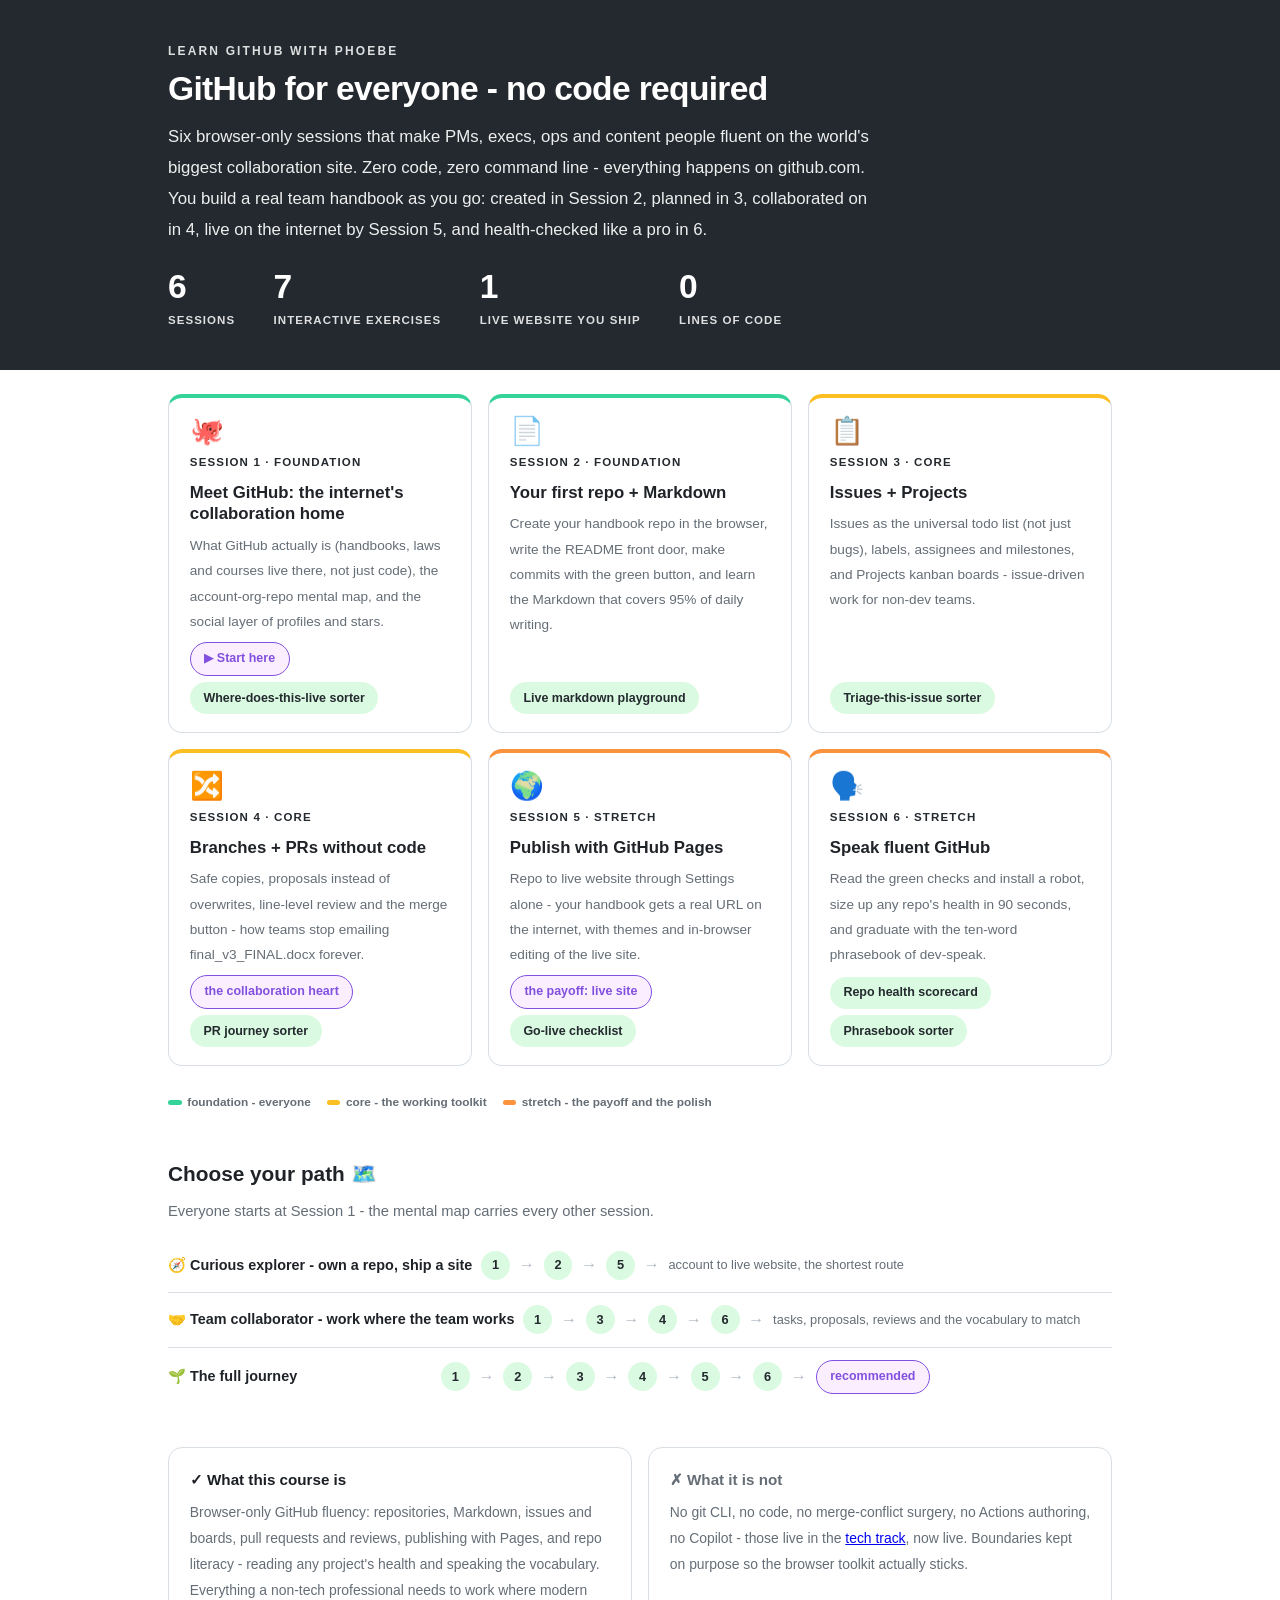
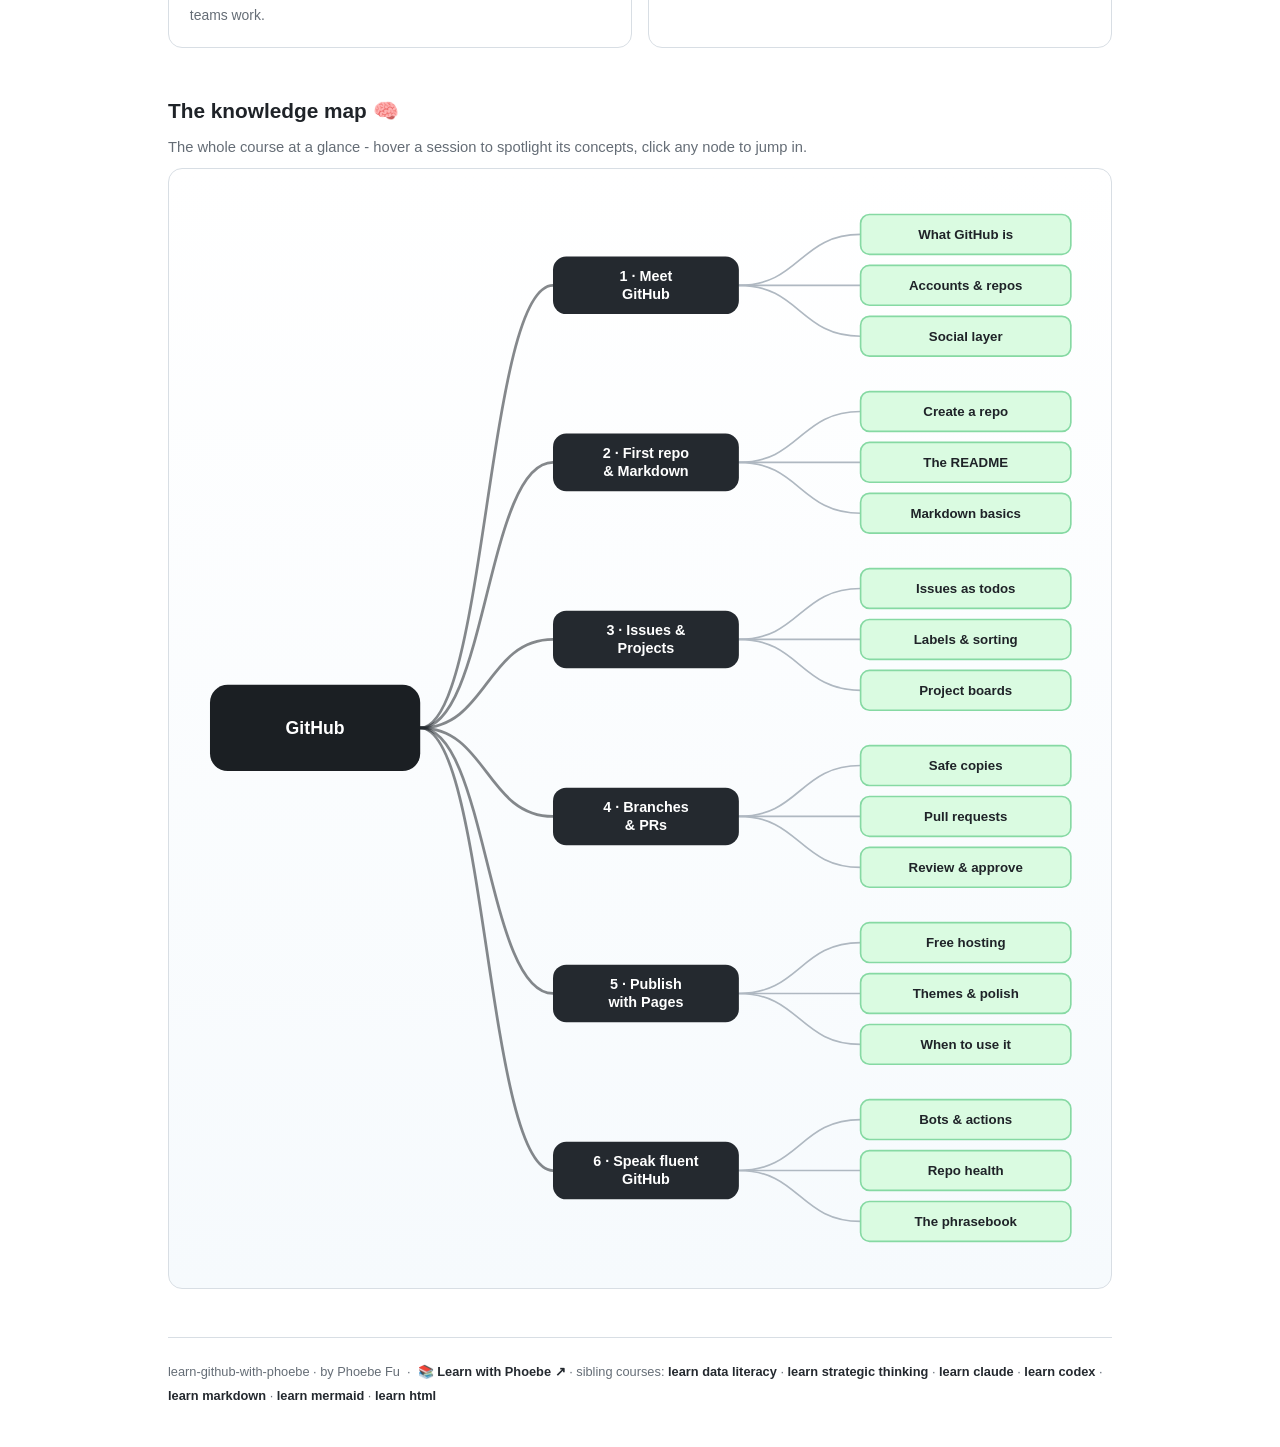
==== index.html @ 0bb0de5f "Fix diagram clipping and make every page readable on a narrow screen Diagrams: measured geometry def" ====
<!DOCTYPE html>
<html lang="en">
<head>
<meta charset="UTF-8">
<meta name="viewport" content="width=device-width, initial-scale=1.0">
<title>learn github with phoebe - GitHub for everyone, no code required</title>
<link rel="stylesheet" href="assets/style.css?v=16">
<style>
  .stats-row { display: flex; gap: 2.4rem; margin-top: 1.5rem; flex-wrap: wrap; }
  .stat b { display: block; font-size: 2.1rem; font-weight: 800; line-height: 1.05; font-variant-numeric: tabular-nums; }
  .stat span { font-size: .72rem; opacity: .85; text-transform: uppercase; letter-spacing: .09em; font-weight: 600; }

  .course-grid { display: grid; grid-template-columns: repeat(auto-fit, minmax(17rem, 1fr)); gap: 1rem; margin-top: 1.5rem; }
  .course-card {
    border: 1px solid var(--hairline);
    border-top: 4px solid var(--diff, var(--indigo));
    border-radius: var(--radius);
    padding: 1.2rem 1.3rem 1.1rem;
    display: flex;
    flex-direction: column;
    gap: .5rem;
    text-decoration: none;
    color: var(--ink);
    background: #fff;
    transition: box-shadow .15s ease, border-color .15s ease, transform .15s ease;
    position: relative;
  }
  .course-card:hover { border-color: var(--indigo-soft); border-top-color: var(--diff, var(--indigo)); box-shadow: 0 8px 28px rgba(27,31,35,.13); transform: translateY(-3px); }
  .course-card .cicon { font-size: 1.7rem; line-height: 1; }
  .course-card .cnum { font-size: .72rem; font-weight: 700; color: var(--indigo); text-transform: uppercase; letter-spacing: .1em; }
  .course-card h3 { font-size: 1.05rem; font-weight: 800; line-height: 1.3; }
  .course-card p { font-size: .85rem; color: var(--muted); flex: 1; }
  .course-card .meta { display: flex; gap: .4rem; flex-wrap: wrap; }

  .diff-legend { display: flex; gap: 1rem; margin-top: 1.6rem; font-size: .74rem; color: var(--muted); font-weight: 600; flex-wrap: wrap; }
  .diff-legend i { display: inline-block; width: .85rem; height: .35rem; border-radius: 999px; margin-right: .35rem; vertical-align: middle; }

  .paths { margin-top: 2.6rem; }
  .paths h2 { font-size: 1.3rem; font-weight: 800; margin-bottom: .3rem; }
  .paths .plede { color: var(--muted); font-size: .92rem; margin-bottom: .8rem; }
  .path { display: flex; gap: .55rem; align-items: center; padding: .75rem 0; border-bottom: .5px solid var(--hairline); flex-wrap: wrap; }
  .path:last-child { border-bottom: none; }
  .path b { min-width: 16.5rem; font-size: .9rem; }
  .path .pstep { background: var(--indigo-50); color: var(--indigo); border-radius: 999px; padding: .16rem .68rem; font-weight: 700; font-size: .8rem; text-decoration: none; transition: all .12s ease; }
  .path .pstep:hover { background: var(--indigo); color: #fff; }
  .path .parr { color: var(--faint); font-weight: 700; }

  .isnot { display: grid; grid-template-columns: repeat(auto-fit, minmax(17rem, 1fr)); gap: 1rem; margin-top: 2.6rem; }
  .isnot .half { border: 1px solid var(--hairline); border-radius: var(--radius); padding: 1.1rem 1.3rem; background: #fff; }
  .isnot .half h3 { font-size: .95rem; font-weight: 800; margin-bottom: .4rem; }
  .isnot .half p { font-size: .87rem; color: var(--muted); }
  .isnot .is h3 { color: var(--indigo-deep); }
  .isnot .not h3 { color: var(--muted); }

  .mm-section { margin-top: 1.6rem; }
  .mm-section h2 { font-size: 1.3rem; font-weight: 800; margin-bottom: .2rem; }
  .mm-section .mm-lede { color: var(--muted); font-size: .92rem; margin-bottom: .4rem; }
  .mm-wrap { border: 1px solid var(--hairline); border-radius: var(--radius); background: linear-gradient(180deg,#fff, #F6FAFD); padding: .6rem; overflow-x: auto; }
  .mm-svg { width: 100%; height: auto; display: block; max-width: 60rem; margin: 0 auto; min-width: 34rem; }
  .mm-link { cursor: pointer; text-decoration: none; }
  .mm-node rect { transition: opacity .15s ease, filter .15s ease; }
  .mm-node text { pointer-events: none; }
  .mm-link:hover .mm-node rect { filter: brightness(1.06); }
  .mm-edge { transition: opacity .15s ease; }
</style>
</head>
<body>

<header class="masthead">
  <div class="wrap">
    <div class="eyebrow">Learn GitHub with Phoebe</div>
    <h1>GitHub for everyone - <span class="accent">no code required</span></h1>
    <p class="sub">Six browser-only sessions that make PMs, execs, ops and content people fluent on the world's biggest collaboration site. Zero code, zero command line - everything happens on github.com. You build a real team handbook as you go: created in Session 2, planned in 3, collaborated on in 4, live on the internet by Session 5, and health-checked like a pro in 6.</p>
    <div class="stats-row">
      <div class="stat"><b data-count="6">6</b><span>sessions</span></div>
      <div class="stat"><b data-count="7">7</b><span>interactive exercises</span></div>
      <div class="stat"><b data-count="1">1</b><span>live website you ship</span></div>
      <div class="stat"><b data-count="0">0</b><span>lines of code</span></div>
    </div>
  </div>
</header>

<main class="wrap">
  

  <section class="section">
    <div class="course-grid">
      <a class="course-card" href="courses/01-meet-github.html" style="--diff:#34D399">
        <span class="cicon">🐙</span>
        <span class="cnum">Session 1 · foundation</span>
        <h3>Meet GitHub: the internet's collaboration home</h3>
        <p>What GitHub actually is (handbooks, laws and courses live there, not just code), the account-org-repo mental map, and the social layer of profiles and stars.</p>
        <span class="meta"><span class="pill amber">▶ Start here</span><span class="pill light">Where-does-this-live sorter</span></span>
      </a>
      <a class="course-card" href="courses/02-first-repo-markdown.html" style="--diff:#34D399">
        <span class="cicon">📄</span>
        <span class="cnum">Session 2 · foundation</span>
        <h3>Your first repo + Markdown</h3>
        <p>Create your handbook repo in the browser, write the README front door, make commits with the green button, and learn the Markdown that covers 95% of daily writing.</p>
        <span class="meta"><span class="pill light">Live markdown playground</span></span>
      </a>
      <a class="course-card" href="courses/03-issues-and-projects.html" style="--diff:#FBBF24">
        <span class="cicon">📋</span>
        <span class="cnum">Session 3 · core</span>
        <h3>Issues + Projects</h3>
        <p>Issues as the universal todo list (not just bugs), labels, assignees and milestones, and Projects kanban boards - issue-driven work for non-dev teams.</p>
        <span class="meta"><span class="pill light">Triage-this-issue sorter</span></span>
      </a>
      <a class="course-card" href="courses/04-branches-and-prs.html" style="--diff:#FBBF24">
        <span class="cicon">🔀</span>
        <span class="cnum">Session 4 · core</span>
        <h3>Branches + PRs without code</h3>
        <p>Safe copies, proposals instead of overwrites, line-level review and the merge button - how teams stop emailing final_v3_FINAL.docx forever.</p>
        <span class="meta"><span class="pill amber">the collaboration heart</span><span class="pill light">PR journey sorter</span></span>
      </a>
      <a class="course-card" href="courses/05-publish-with-pages.html" style="--diff:#FB923C">
        <span class="cicon">🌍</span>
        <span class="cnum">Session 5 · stretch</span>
        <h3>Publish with GitHub Pages</h3>
        <p>Repo to live website through Settings alone - your handbook gets a real URL on the internet, with themes and in-browser editing of the live site.</p>
        <span class="meta"><span class="pill amber">the payoff: live site</span><span class="pill light">Go-live checklist</span></span>
      </a>
      <a class="course-card" href="courses/06-speak-fluent-github.html" style="--diff:#FB923C">
        <span class="cicon">🗣️</span>
        <span class="cnum">Session 6 · stretch</span>
        <h3>Speak fluent GitHub</h3>
        <p>Read the green checks and install a robot, size up any repo's health in 90 seconds, and graduate with the ten-word phrasebook of dev-speak.</p>
        <span class="meta"><span class="pill light">Repo health scorecard</span><span class="pill light">Phrasebook sorter</span></span>
      </a>
    </div>
    <div class="diff-legend">
      <span><i style="background:#34D399"></i>foundation - everyone</span>
      <span><i style="background:#FBBF24"></i>core - the working toolkit</span>
      <span><i style="background:#FB923C"></i>stretch - the payoff and the polish</span>
    </div>

    <div class="paths">
      <h2>Choose your path 🗺️</h2>
      <p class="plede">Everyone starts at Session 1 - the mental map carries every other session.</p>
      <div class="path"><b>🧭 Curious explorer - own a repo, ship a site</b>
        <a class="pstep" href="courses/01-meet-github.html">1</a><span class="parr">→</span>
        <a class="pstep" href="courses/02-first-repo-markdown.html">2</a><span class="parr">→</span>
        <a class="pstep" href="courses/05-publish-with-pages.html">5</a><span class="parr">→</span>
        <span style="font-size:.8rem;color:var(--muted)">account to live website, the shortest route</span>
      </div>
      <div class="path"><b>🤝 Team collaborator - work where the team works</b>
        <a class="pstep" href="courses/01-meet-github.html">1</a><span class="parr">→</span>
        <a class="pstep" href="courses/03-issues-and-projects.html">3</a><span class="parr">→</span>
        <a class="pstep" href="courses/04-branches-and-prs.html">4</a><span class="parr">→</span>
        <a class="pstep" href="courses/06-speak-fluent-github.html">6</a><span class="parr">→</span>
        <span style="font-size:.8rem;color:var(--muted)">tasks, proposals, reviews and the vocabulary to match</span>
      </div>
      <div class="path"><b>🌱 The full journey</b>
        <a class="pstep" href="courses/01-meet-github.html">1</a><span class="parr">→</span>
        <a class="pstep" href="courses/02-first-repo-markdown.html">2</a><span class="parr">→</span>
        <a class="pstep" href="courses/03-issues-and-projects.html">3</a><span class="parr">→</span>
        <a class="pstep" href="courses/04-branches-and-prs.html">4</a><span class="parr">→</span>
        <a class="pstep" href="courses/05-publish-with-pages.html">5</a><span class="parr">→</span>
        <a class="pstep" href="courses/06-speak-fluent-github.html">6</a><span class="parr">→</span>
        <span class="pill amber">recommended</span>
      </div>
    </div>

    <div class="isnot">
      <div class="half is">
        <h3>✓ What this course is</h3>
        <p>Browser-only GitHub fluency: repositories, Markdown, issues and boards, pull requests and reviews, publishing with Pages, and repo literacy - reading any project's health and speaking the vocabulary. Everything a non-tech professional needs to work where modern teams work.</p>
      </div>
      <div class="half not">
        <h3>✗ What it is not</h3>
        <p>No git CLI, no code, no merge-conflict surgery, no Actions authoring, no Copilot - those live in the <a href="https://phoebefu6.github.io/learn-github-for-builders-with-phoebe/">tech track</a>, now live. Boundaries kept on purpose so the browser toolkit actually sticks.</p>
      </div>
    </div>
  </section>

  <section class="section mm-section">
    <h2>The knowledge map 🧠</h2>
    <p class="mm-lede">The whole course at a glance - hover a session to spotlight its concepts, click any node to jump in.</p>
    <div class="mm-wrap"><div id="mindmap"></div></div>
  </section>

  <footer class="pagefoot">
    <span>learn-github-with-phoebe · by Phoebe Fu &nbsp;·&nbsp; 📚 <a href="https://phoebefu6.github.io/learn-with-phoebe/">Learn with Phoebe ↗</a> · sibling courses: <a href="https://phoebefu6.github.io/learn-data-literacy-with-phoebe/">learn data literacy</a> · <a href="https://phoebefu6.github.io/learn-strategic-thinking-with-phoebe/">learn strategic thinking</a> · <a href="https://phoebefu6.github.io/learn-claude-with-phoebe/">learn claude</a> · <a href="https://phoebefu6.github.io/learn-codex-with-phoebe/">learn codex</a> · <a href="https://phoebefu6.github.io/learn-markdown-with-phoebe/">learn markdown</a> · <a href="https://phoebefu6.github.io/learn-mermaid-with-phoebe/">learn mermaid</a> · <a href="https://phoebefu6.github.io/learn-html-with-phoebe/">learn html</a></span>
  </footer>
</main>

<script>
window.MINDMAP_DATA = {
  title: "GitHub",
  centerColor: "#1B1F23",
  sessions: [
    { label: "Meet\nGitHub", href: "courses/01-meet-github.html", color: "#34D399",
      concepts: [
        { label: "What GitHub is", href: "courses/01-meet-github.html" },
        { label: "Accounts & repos", href: "courses/01-meet-github.html" },
        { label: "Social layer", href: "courses/01-meet-github.html" } ] },
    { label: "First repo\n& Markdown", href: "courses/02-first-repo-markdown.html", color: "#34D399",
      concepts: [
        { label: "Create a repo", href: "courses/02-first-repo-markdown.html" },
        { label: "The README", href: "courses/02-first-repo-markdown.html" },
        { label: "Markdown basics", href: "courses/02-first-repo-markdown.html" } ] },
    { label: "Issues &\nProjects", href: "courses/03-issues-and-projects.html", color: "#FBBF24",
      concepts: [
        { label: "Issues as todos", href: "courses/03-issues-and-projects.html" },
        { label: "Labels & sorting", href: "courses/03-issues-and-projects.html" },
        { label: "Project boards", href: "courses/03-issues-and-projects.html" } ] },
    { label: "Branches\n& PRs", href: "courses/04-branches-and-prs.html", color: "#FBBF24",
      concepts: [
        { label: "Safe copies", href: "courses/04-branches-and-prs.html" },
        { label: "Pull requests", href: "courses/04-branches-and-prs.html" },
        { label: "Review & approve", href: "courses/04-branches-and-prs.html" } ] },
    { label: "Publish\nwith Pages", href: "courses/05-publish-with-pages.html", color: "#FB923C",
      concepts: [
        { label: "Free hosting", href: "courses/05-publish-with-pages.html" },
        { label: "Themes & polish", href: "courses/05-publish-with-pages.html" },
        { label: "When to use it", href: "courses/05-publish-with-pages.html" } ] },
    { label: "Speak fluent\nGitHub", href: "courses/06-speak-fluent-github.html", color: "#FB923C",
      concepts: [
        { label: "Bots & actions", href: "courses/06-speak-fluent-github.html" },
        { label: "Repo health", href: "courses/06-speak-fluent-github.html" },
        { label: "The phrasebook", href: "courses/06-speak-fluent-github.html" } ] }
  ]
};
</script>
<script src="assets/mindmap.js?v=16"></script>
<script src="assets/app.js?v=16"></script>
</body>
</html>
---- assets/style.css ----
/* learn-github-with-phoebe - editorial bold design system
   Accent: github ink #24292F + green #2DA44E · Flagship: PR purple #8250DF */

:root {
  --indigo: #24292F;
  --indigo-deep: #1B1F23;
  --indigo-mid: #2DA44E;
  --indigo-soft: #86D9A3;
  --indigo-50: #DAFBE1;
  --ink: #1F2328;
  --muted: #656D76;
  --faint: #AFB8C1;
  --hairline: #D8DEE4;
  --amber: #8250DF;
  --amber-ink: #3E1F79;
  --amber-50: #FBEFFF;
  --paper: #FFFFFF;
  --code-bg: #0D1117;
  --code-ink: #E6EDF3;
  --radius: 14px;
}

* { margin: 0; padding: 0; box-sizing: border-box; }

html { font-size: 16px; scroll-behavior: smooth; }
html.zoom-125 { font-size: 20px; }
html.zoom-150 { font-size: 24px; }

body {
  font-family: "Inter", -apple-system, BlinkMacSystemFont, "Segoe UI", Roboto, sans-serif;
  background: var(--paper);
  color: var(--ink);
  line-height: 1.85;
  font-feature-settings: "tnum";
}

.wrap { max-width: 62rem; margin: 0 auto; padding: 0 1.5rem; }

/* ---------- header band ---------- */
.masthead {
  background: var(--indigo);
  color: #fff;
  padding: 2.5rem 0 2.25rem;
}
.masthead .eyebrow {
  font-size: .75rem;
  letter-spacing: .18em;
  text-transform: uppercase;
  opacity: .85;
  font-weight: 600;
}
.masthead h1 {
  font-size: 2.1rem;
  line-height: 1.15;
  font-weight: 800;
  margin: .5rem 0 .75rem;
  letter-spacing: -.02em;
}
.masthead h1 .accent { color: inherit; }
.masthead .sub { font-size: 1.05rem; opacity: .92; max-width: 44rem; }

.chip-row { display: flex; flex-wrap: wrap; gap: .5rem; margin-top: 1.1rem; }
.chip {
  display: inline-flex;
  align-items: center;
  gap: .35rem;
  border-radius: 999px;
  padding: .25rem .8rem;
  font-size: .78rem;
  font-weight: 600;
  white-space: nowrap;
}
.chip.level { background: #fff; color: var(--indigo); }
.chip.audience { background: rgba(255,255,255,.16); color: #fff; border: 1px solid rgba(255,255,255,.35); }
.chip.time { background: var(--ink); color: #fff; font-variant-numeric: tabular-nums; }

/* ---------- agenda bar ---------- */
.agenda {
  display: flex;
  border-radius: 999px;
  overflow: hidden;
  margin: 1.4rem 0 0;
  font-size: .72rem;
  font-weight: 600;
  text-align: center;
  color: #fff;
}
.agenda span { padding: .45rem .3rem; white-space: nowrap; overflow: hidden; text-overflow: ellipsis; }
.agenda .a1 { background: var(--indigo-deep); }
.agenda .a2 { background: var(--indigo-mid); }
.agenda .a3 { background: var(--amber); color: var(--amber-ink); }
.agenda .a4 { background: var(--indigo-soft); }

/* ---------- toolbar ---------- */
.toolbar {
  position: sticky;
  top: 0;
  z-index: 40;
  background: rgba(255,255,255,.94);
  backdrop-filter: blur(6px);
  border-bottom: 1px solid var(--hairline);
  padding: .55rem 0;
}
.toolbar .wrap { display: flex; align-items: center; gap: .6rem; }
.toolbar .crumb { font-size: .8rem; color: var(--muted); font-weight: 600; margin-right: auto; }
.toolbar .crumb a { color: var(--indigo); text-decoration: none; }
.btn {
  border: 1px solid var(--hairline);
  background: #fff;
  color: var(--ink);
  border-radius: 999px;
  padding: .35rem .9rem;
  font-size: .78rem;
  font-weight: 600;
  cursor: pointer;
  font-family: inherit;
  transition: all .15s ease;
}
.btn:hover { border-color: var(--indigo); color: var(--indigo); }
.btn.primary { background: var(--indigo); border-color: var(--indigo); color: #fff; }
.btn.primary:hover { background: var(--indigo-deep); }

/* ---------- sections ---------- */
main { padding: 2.5rem 0 4rem; }

.section { margin-bottom: 2.8rem; }
.section-kicker { margin-bottom: 1rem; }
.section-kicker .klabel {
  display: block;
  font-size: .72rem;
  text-transform: uppercase;
  letter-spacing: .1em;
  color: var(--indigo);
  font-weight: 700;
  margin-bottom: .35rem;
}
.section-kicker h2 {
  font-size: 1.45rem;
  font-weight: 800;
  letter-spacing: -.01em;
  display: flex;
  align-items: center;
  gap: .7rem;
  flex-wrap: wrap;
}
.section-kicker .tag {
  border-radius: 999px;
  padding: .18rem .7rem;
  font-size: .7rem;
  font-weight: 700;
  text-transform: uppercase;
  letter-spacing: .08em;
}
.tag.concept { background: var(--indigo-50); color: var(--indigo); }
.tag.demo { background: var(--amber-50); color: var(--amber-ink); }
.tag.exercise { background: var(--ink); color: #fff; }

.lede { color: var(--muted); max-width: 46rem; margin-bottom: 1.4rem; line-height: 1.8; }

/* live vs self-study markers on cards */
.mode {
  font-size: .64rem;
  font-weight: 700;
  text-transform: uppercase;
  letter-spacing: .07em;
  padding: .14rem .6rem;
  border-radius: 999px;
  flex: none;
}
.mode.live { background: var(--indigo); color: #fff; }
.mode.self { background: #fff; color: var(--muted); border: 1px solid var(--hairline); }

/* ---------- accordions ---------- */
details.card {
  border: 1px solid var(--hairline);
  border-radius: var(--radius);
  margin-bottom: .8rem;
  overflow: hidden;
  background: #fff;
}
details.card[open] { border-color: var(--indigo-soft); box-shadow: 0 8px 28px rgba(36,41,47,.08); }
details.card summary {
  list-style: none;
  cursor: pointer;
  padding: 1rem 1.25rem;
  display: flex;
  align-items: center;
  gap: .75rem;
  font-weight: 700;
  font-size: 1.02rem;
  user-select: none;
}
details.card summary::-webkit-details-marker { display: none; }
details.card summary .dot {
  width: .6rem; height: .6rem;
  border-radius: 999px;
  background: var(--indigo);
  flex: none;
}
details.card summary .mini { margin-left: auto; font-size: .72rem; color: var(--muted); font-weight: 600; white-space: nowrap; }
details.card summary .caret { transition: transform .2s ease; color: var(--indigo); font-size: .8rem; }
details.card[open] summary .caret { transform: rotate(90deg); }
details.card .body { padding: 0 1.25rem 1.4rem; border-top: 1px solid var(--hairline); padding-top: 1.15rem; }
details.card .body p { margin-bottom: 1.05rem; max-width: 48rem; }
details.card .body p:last-child { margin-bottom: 0; }
details.card .body ul, details.card .body ol { margin: 0 0 1.1rem 1.2rem; max-width: 47rem; }
details.card .body li { margin-bottom: .65rem; }
details.card .body h4 { font-size: .95rem; font-weight: 700; margin: 1.1rem 0 .45rem; }
details.card .body h4:first-child { margin-top: 0; }

/* ---------- pills & legends ---------- */
.legend { display: flex; flex-wrap: wrap; gap: .5rem; margin: 0 0 1.2rem; }
.pill {
  display: inline-flex;
  align-items: center;
  gap: .4rem;
  border-radius: 999px;
  padding: .28rem .85rem;
  font-size: .78rem;
  font-weight: 600;
}
.pill.solid { background: var(--indigo); color: #fff; }
.pill.light { background: var(--indigo-50); color: var(--indigo); }
.pill.inkpill { background: var(--ink); color: #fff; }
.pill.amber, .pill.peach { background: var(--amber-50); color: var(--amber); border: 1.5px solid var(--amber); }
.pill.bare { color: var(--faint); }

/* ---------- 4D grid ---------- */
.grid-2 { display: grid; grid-template-columns: repeat(auto-fit, minmax(15rem, 1fr)); gap: .8rem; margin: .5rem 0 1rem; }
.d-card {
  border: 1px solid var(--hairline);
  border-left: 4px solid var(--indigo);
  border-radius: 10px;
  padding: 1rem 1.1rem;
}
.d-card h4 { font-size: .95rem; margin-bottom: .3rem; }
.d-card h4 .lead-letter { color: var(--indigo); }
.d-card p { font-size: .86rem; color: var(--muted); margin: 0; }

/* ---------- tables ---------- */
table.clean { width: 100%; border-collapse: collapse; font-size: .9rem; margin: .4rem 0 1rem; }
table.clean th {
  text-align: left;
  font-size: .72rem;
  text-transform: uppercase;
  letter-spacing: .08em;
  color: var(--muted);
  padding: .5rem .6rem;
  border-bottom: 2px solid var(--ink);
}
table.clean td { padding: .7rem .6rem; border-bottom: .5px solid var(--hairline); vertical-align: top; line-height: 1.7; }
table.clean td:first-child { font-weight: 600; }

/* ---------- prompt boxes ---------- */
.prompt-box {
  position: relative;
  background: var(--code-bg);
  color: var(--code-ink);
  border-radius: var(--radius);
  padding: 1.1rem 1.2rem;
  margin: 1rem 0 1.2rem;
  font-family: "SF Mono", ui-monospace, Menlo, Consolas, monospace;
  font-size: .84rem;
  line-height: 1.65;
  white-space: pre-wrap;
  word-break: break-word;
}
.prompt-box .label {
  position: absolute;
  top: -0.7rem;
  left: 1rem;
  background: var(--indigo);
  color: #fff;
  font-family: "Inter", -apple-system, sans-serif;
  font-size: .68rem;
  font-weight: 700;
  letter-spacing: .06em;
  text-transform: uppercase;
  border-radius: 999px;
  padding: .15rem .7rem;
}
.prompt-box.bad .label { background: var(--faint); color: var(--ink); }
.prompt-box.good .label { background: var(--amber); color: var(--amber-ink); }
.copy-btn {
  position: absolute;
  top: .7rem;
  right: .7rem;
  background: rgba(255,255,255,.1);
  border: 1px solid rgba(255,255,255,.25);
  color: #fff;
  border-radius: 999px;
  padding: .25rem .8rem;
  font-size: .72rem;
  font-weight: 600;
  cursor: pointer;
  font-family: "Inter", -apple-system, sans-serif;
  transition: background .15s ease;
}
.copy-btn:hover { background: rgba(255,255,255,.22); }
.copy-btn.copied { background: var(--amber); border-color: var(--amber); color: var(--amber-ink); }

/* ---------- demo steps ---------- */
.steps { counter-reset: step; margin: .6rem 0 1rem; }
.step {
  display: flex;
  gap: .9rem;
  padding: .85rem 0;
  border-bottom: .5px solid var(--hairline);
}
.step:last-child { border-bottom: none; }
.step::before {
  counter-increment: step;
  content: counter(step);
  flex: none;
  width: 1.7rem; height: 1.7rem;
  border-radius: 999px;
  background: var(--indigo-50);
  color: var(--indigo);
  font-weight: 700;
  font-size: .85rem;
  display: inline-flex;
  align-items: center;
  justify-content: center;
  margin-top: .1rem;
}
.step p { margin: 0; }

/* ---------- callouts ---------- */
.callout {
  border-radius: var(--radius);
  padding: 1rem 1.2rem;
  margin: 1rem 0;
  font-size: .92rem;
}
.callout.tip { background: var(--indigo-50); border-left: 4px solid var(--indigo); }
.callout.win { background: var(--amber-50); border-left: 4px solid var(--amber); }
.callout strong:first-child { display: block; margin-bottom: .2rem; }

.callout.example {
  background: #FFFFFF;
  border: 1px solid var(--hairline);
  border-left: 4px solid var(--amber);
  font-size: .9rem;
}
.callout.example .ex-pill {
  display: inline-block;
  background: var(--amber);
  color: var(--amber-ink);
  border-radius: 999px;
  padding: .15rem .7rem;
  font-size: .68rem;
  font-weight: 700;
  text-transform: uppercase;
  letter-spacing: .06em;
  margin-bottom: .5rem;
}
.callout.example p { margin: 0 0 .75rem; max-width: 47rem; }
.callout.example p:last-child { margin-bottom: 0; }
.callout.example ul { margin: 0 0 0 1.1rem; max-width: 46rem; }
.callout.example li { margin-bottom: .6rem; }
.callout.example li:last-child { margin-bottom: 0; }

/* ---------- zoomable figures ---------- */
figure.zoomable {
  border: 1px solid var(--hairline);
  border-radius: var(--radius);
  padding: 1.2rem;
  margin: 1rem 0 1.4rem;
  cursor: zoom-in;
  transition: box-shadow .15s ease;
  background: #fff;
}
figure.zoomable:hover { box-shadow: 0 8px 28px rgba(36,41,47,.12); }
figure.zoomable svg, figure.zoomable img { width: 100%; height: auto; display: block; }
figure.zoomable figcaption {
  margin-top: .6rem;
  font-size: .76rem;
  color: var(--muted);
  font-weight: 600;
  display: flex;
  align-items: center;
  gap: .4rem;
}

.lightbox {
  position: fixed;
  inset: 0;
  z-index: 100;
  background: rgba(31,35,40,.9);
  display: none;
  align-items: center;
  justify-content: center;
  padding: 3vh 3vw;
  cursor: zoom-out;
}
.lightbox.open { display: flex; }
.lightbox .inner {
  background: #fff;
  border-radius: var(--radius);
  padding: 2rem;
  max-width: 94vw;
  max-height: 92vh;
  overflow: auto;
}
.lightbox .inner svg, .lightbox .inner img { width: min(88vw, 70rem); height: auto; }
.lightbox .close-hint {
  position: fixed;
  top: 1rem; right: 1.4rem;
  color: #fff;
  font-size: .8rem;
  font-weight: 600;
  opacity: .8;
}

/* ---------- courses covered ---------- */
.covered { border: 1px solid var(--hairline); border-radius: var(--radius); overflow: hidden; }
.covered-row {
  display: flex;
  align-items: baseline;
  gap: .8rem;
  padding: .75rem 1.1rem;
  border-bottom: .5px solid var(--hairline);
  font-size: .9rem;
}
.covered-row:last-child { border-bottom: none; }
.covered-row .status { flex: none; }
.covered-row .name { font-weight: 600; }
.covered-row .note { margin-left: auto; color: var(--muted); font-size: .78rem; text-align: right; }

/* ---------- cheat sheet footer ---------- */
.cheat {
  background: var(--ink);
  color: #fff;
  border-radius: var(--radius);
  padding: 1.6rem 1.6rem 1.3rem;
  margin-top: 3rem;
}
.cheat h3 { font-size: 1.1rem; margin-bottom: 1rem; }
.cheat h3 span { color: var(--indigo-soft); }
.cheat .grid-2 { gap: 1rem; }
.cheat .cheat-item { border-left: 3px solid var(--indigo-mid); padding-left: .8rem; }
.cheat .cheat-item b { display: block; font-size: .85rem; color: var(--indigo-soft); }
.cheat .cheat-item span { font-size: .82rem; opacity: .85; }

footer.pagefoot {
  border-top: 1px solid var(--hairline);
  margin-top: 3rem;
  padding: 1.4rem 0 2.5rem;
  font-size: .8rem;
  color: var(--muted);
  display: flex;
  justify-content: space-between;
  flex-wrap: wrap;
  gap: .8rem;
}
footer.pagefoot a { color: var(--indigo); text-decoration: none; font-weight: 600; }

/* ---------- wayfinding: reading progress + section dots + part numbers ---------- */

#progress-bar {
  position: fixed;
  top: 0; left: 0;
  height: 3px;
  width: 0;
  background: linear-gradient(90deg, var(--indigo), var(--amber));
  z-index: 90;
}

.pagenav {
  position: fixed;
  right: 1.1rem;
  top: 50%;
  transform: translateY(-50%);
  z-index: 50;
  display: flex;
  flex-direction: column;
  gap: .55rem;
}
.pagenav a {
  width: .68rem; height: .68rem;
  border-radius: 999px;
  background: #fff;
  border: 2px solid var(--faint);
  display: block;
  position: relative;
  transition: all .15s ease;
}
.pagenav a:hover { border-color: var(--indigo); transform: scale(1.3); }
.pagenav a.active { background: var(--indigo); border-color: var(--indigo); }
.pagenav a .nlabel {
  position: absolute;
  right: 1.4rem;
  top: 50%;
  transform: translateY(-50%);
  background: var(--ink);
  color: #fff;
  font-size: .7rem;
  font-weight: 600;
  padding: .22rem .65rem;
  border-radius: 6px;
  white-space: nowrap;
  opacity: 0;
  pointer-events: none;
  transition: opacity .15s ease;
}
.pagenav a:hover .nlabel { opacity: 1; }
@media (max-width: 74rem) { .pagenav { display: none; } }

main { counter-reset: partnum -1; }
.section .section-kicker { position: relative; }
.section .section-kicker::before {
  counter-increment: partnum;
  content: counter(partnum, decimal-leading-zero);
  position: absolute;
  right: 0;
  top: -1.2rem;
  font-size: 4.4rem;
  font-weight: 800;
  color: var(--indigo-50);
  line-height: 1;
  font-variant-numeric: tabular-nums;
  pointer-events: none;
  z-index: 0;
}
.section .section-kicker > * { position: relative; z-index: 1; }

details.card summary { transition: background .15s ease; }
details.card summary:hover { background: #FAFBFC; }

/* ---------- journey strip: you are here in the series ---------- */
.journey {
  display: flex;
  align-items: center;
  gap: .45rem;
  margin-top: 1.1rem;
  flex-wrap: wrap;
}
.journey .jlabel { font-size: .7rem; font-weight: 700; text-transform: uppercase; letter-spacing: .09em; opacity: .8; margin-right: .3rem; }
.journey a {
  width: 1.7rem; height: 1.7rem;
  border-radius: 999px;
  display: inline-flex;
  align-items: center;
  justify-content: center;
  font-size: .8rem;
  font-weight: 700;
  text-decoration: none;
  color: #fff;
  border: 1.5px solid rgba(255,255,255,.45);
  transition: all .15s ease;
  font-variant-numeric: tabular-nums;
}
.journey a:hover { border-color: #fff; transform: scale(1.12); }
.journey a.here { background: #fff; color: var(--indigo); border-color: #fff; }
.journey a.dd-chip { width: auto; border-radius: 999px; padding: 0 .7rem; font-size: .72rem; }

/* ---------- check-yourself quiz ---------- */
.quiz-q {
  border: 1px solid var(--hairline);
  border-radius: var(--radius);
  padding: 1.1rem 1.25rem 1rem;
  margin-bottom: .9rem;
  background: #fff;
}
.quiz-q .qtext { font-weight: 700; margin-bottom: .7rem; }
.quiz-q .qopt {
  display: block;
  width: 100%;
  text-align: left;
  background: #fff;
  border: 1px solid var(--hairline);
  border-radius: 10px;
  padding: .6rem .9rem;
  margin-bottom: .5rem;
  font-size: .9rem;
  font-family: inherit;
  color: var(--ink);
  cursor: pointer;
  transition: all .15s ease;
}
.quiz-q .qopt:hover { border-color: var(--indigo); background: var(--indigo-50); }
.quiz-q .qopt.correct { background: var(--indigo); border-color: var(--indigo); color: #fff; font-weight: 600; }
.quiz-q .qopt.correct::after { content: "  ✓"; }
.quiz-q .qopt.wrong { background: #FEF2F2; border-color: #FCA5A5; color: #991B1B; animation: qshake .3s ease; }
.quiz-q .qopt.wrong::after { content: "  ✗ try again"; font-size: .78rem; }
.quiz-q .qopt:disabled { cursor: default; }
.quiz-q .qwhy {
  display: none;
  background: var(--amber-50);
  border-left: 4px solid var(--amber);
  border-radius: 8px;
  padding: .6rem .9rem;
  font-size: .86rem;
  margin-top: .3rem;
}
.quiz-q.answered .qwhy { display: block; }
@keyframes qshake {
  0%, 100% { transform: translateX(0); }
  25% { transform: translateX(-5px); }
  75% { transform: translateX(5px); }
}
.quiz-score { font-weight: 700; color: var(--indigo); margin-top: .4rem; }

@media (prefers-reduced-motion: reduce) {
  .quiz-q .qopt.wrong { animation: none; }
  .journey a:hover { transform: none; }
}

/* ---------- micro-interactions (react-bits inspired, vanilla) ---------- */

/* BlurText: staggered word reveal on the masthead headline */
.masthead h1 .bw {
  display: inline-block;
  opacity: 0;
  filter: blur(8px);
  transform: translateY(.35em);
  animation: bw-in .7s cubic-bezier(.22,.9,.35,1) forwards;
  animation-delay: var(--bw-delay, 0s);
}
@keyframes bw-in {
  to { opacity: 1; filter: blur(0); transform: translateY(0); }
}

/* SpotlightCard: cursor-following highlight on accordion cards */
details.card { position: relative; }
details.card::after {
  content: "";
  position: absolute;
  inset: 0;
  pointer-events: none;
  opacity: 0;
  transition: opacity .3s ease;
  background: radial-gradient(320px circle at var(--mx, 50%) var(--my, 50%), rgba(36,41,47,.09), transparent 65%);
}
details.card:hover::after { opacity: 1; }

/* ScrollReveal: sections rise in as they enter the viewport */
.js-reveal .section {
  opacity: 0;
  transform: translateY(16px);
  transition: opacity .6s ease, transform .6s cubic-bezier(.22,.9,.35,1);
}
.js-reveal .section.revealed { opacity: 1; transform: none; }

@media (prefers-reduced-motion: reduce) {
  .masthead h1 .bw { animation: none; opacity: 1; filter: none; transform: none; }
  details.card::after { display: none; }
  .js-reveal .section { opacity: 1; transform: none; transition: none; }
}

@media (max-width: 40rem) {
  .masthead h1 { font-size: 1.6rem; }
  .agenda span { font-size: .6rem; }
  .toolbar .crumb { display: none; }
}

@media print {
  .toolbar, .copy-btn { display: none; }
  details.card { border: 1px solid #ccc; }
}

/* ---------- interactive widgets (data literacy course) ---------- */
.widget {
  border: 1.5px solid var(--indigo-soft);
  border-radius: var(--radius);
  padding: 1.4rem 1.5rem 1.5rem;
  margin: 1.4rem 0;
  background: linear-gradient(180deg, #FBFDFC, #FFFFFF 55%);
  box-shadow: 0 8px 28px rgba(36,41,47,.07);
}
.wg-title { font-weight: 800; font-size: 1.02rem; color: var(--indigo-deep); margin-bottom: .6rem; }
.wg-note { font-size: .92rem; color: var(--muted); margin-top: .7rem; line-height: 1.7; }
.wg-grid { display: flex; flex-wrap: wrap; gap: .8rem 1.1rem; margin: .6rem 0 .9rem; }
.wg-field { display: flex; flex-direction: column; gap: .25rem; min-width: 9.5rem; flex: 1; }
.wg-field.wide { min-width: 100%; }
.wg-field > span { font-size: .8rem; font-weight: 700; color: var(--muted); letter-spacing: .02em; }
.wg-input {
  font: 600 1rem Inter, sans-serif; color: var(--ink);
  padding: .45rem .6rem; border: 1.5px solid var(--hairline); border-radius: 9px;
  background: #fff; width: 100%;
}
.wg-input:focus { outline: none; border-color: var(--indigo); }
.wg-slider { width: 100%; accent-color: var(--indigo); height: 2rem; }
.wg-btnrow { display: flex; flex-wrap: wrap; gap: .5rem; margin-top: .5rem; }
.wg-btn {
  font: 700 .85rem Inter, sans-serif; color: var(--indigo-deep);
  background: var(--indigo-50); border: 1.5px solid var(--indigo-soft);
  border-radius: 999px; padding: .4rem .95rem; cursor: pointer; transition: all .15s;
}
.wg-btn:hover:not(:disabled) { background: var(--indigo); color: #fff; }
.wg-btn:disabled { opacity: .35; cursor: default; }
.wg-btn.big { font-size: .95rem; padding: .55rem 1.2rem; margin: .6rem 0 0; }
.wg-btn.right { background: #E8F5EE; border-color: #1E7A46; color: #1E7A46; }
.wg-btn.wrong { animation: wgshake .4s; background: #FEF2F2; border-color: #FCA5A5; color: #991B1B; }
@keyframes wgshake { 0%,100%{transform:translateX(0)} 25%{transform:translateX(-5px)} 75%{transform:translateX(5px)} }
.wg-sort-row { padding: .75rem 0; border-top: 1px solid var(--hairline); }
.wg-sort-row:first-of-type { border-top: none; }
.wg-sort-text { font-weight: 600; margin-bottom: .45rem; }
.wg-sort-row.done .wg-btn:not(.right) { opacity: .3; pointer-events: none; }
.wg-why { font-size: .9rem; color: #1E7A46; font-weight: 600; margin-top: .45rem; }
.wg-score { margin-top: .9rem; font-weight: 800; color: var(--indigo-deep); }
.wg-outrow { display: flex; flex-wrap: wrap; gap: .8rem; margin: .8rem 0 .2rem; }
.wg-out {
  flex: 1; min-width: 8.5rem; background: var(--indigo-50);
  border-radius: 12px; padding: .7rem .9rem; line-height: 1.45;
}
.wg-out b { display: block; font-size: .74rem; text-transform: uppercase; letter-spacing: .08em; color: var(--muted); }
.wg-out span { font-size: 1.45rem; font-weight: 800; color: var(--indigo-deep); font-feature-settings: "tnum"; }
.wg-out em { display: block; font-style: normal; font-size: .8rem; font-weight: 700; }
.wg-out em.up { color: #1E7A46; } .wg-out em.down { color: #B42318; } .wg-out em.flat { color: var(--muted); }
.wg-out.big { background: var(--amber-50); }
.wg-out.big span { color: var(--amber); }
.wg-out.big.neg span { color: #B42318; }
.wg-svgwrap { margin: .8rem 0 .3rem; }
.wg-svgwrap svg { width: 100%; height: auto; display: block; }
.wg-funnel { margin: .9rem 0 .3rem; display: flex; flex-direction: column; gap: .45rem; }
.wg-frow { display: flex; align-items: center; gap: .7rem; }
.wg-fname { width: 7.5rem; font-size: .85rem; font-weight: 700; color: var(--ink); text-align: right; flex-shrink: 0; }
.wg-fbar { flex: 1; background: #F6F1E7; border-radius: 999px; height: 1.5rem; overflow: hidden; }
.wg-ffill { height: 100%; background: var(--indigo-mid); border-radius: 999px; transition: width .25s; }
.wg-frow.leak .wg-ffill { background: #DC6803; }
.wg-fnum { width: 12.5rem; font-size: .82rem; font-weight: 600; color: var(--muted); flex-shrink: 0; }
.wg-frow.leak .wg-fnum { color: #B42318; }
.wg-rfmcard { border-radius: 12px; padding: .9rem 1.1rem; margin-top: .8rem; border: 1.5px solid var(--hairline); }
.wg-rfmcard b { font-size: 1.05rem; }
.wg-rfmcard p { margin-top: .3rem; line-height: 1.65; }
.wg-rfmcard.good { background: #E8F5EE; border-color: #9BD9B9; }
.wg-rfmcard.mid { background: var(--amber-50); border-color: var(--indigo-soft); }
.wg-rfmcard.bad { background: #FEF2F2; border-color: #FCA5A5; }
@media (max-width: 640px) {
  .wg-fname { width: 5.2rem; font-size: .75rem; }
  .wg-fnum { width: 8rem; font-size: .72rem; }
}

/* ---------- mdpreview widget ---------- */
.wg-mdwrap { display: grid; grid-template-columns: 1fr 1fr; gap: .9rem; margin: .8rem 0 .3rem; }
@media (max-width: 720px) { .wg-mdwrap { grid-template-columns: 1fr; } }
.wg-mdinput {
  font: 500 .88rem/1.6 "SF Mono", Menlo, Consolas, monospace;
  min-height: 17rem; padding: .8rem .9rem; resize: vertical;
  border: 1.5px solid var(--hairline); border-radius: 10px;
  background: var(--code-bg); color: var(--code-ink);
}
.wg-mdinput:focus { outline: none; border-color: var(--indigo-mid); }
.wg-mdpreview {
  border: 1.5px solid var(--hairline); border-radius: 10px;
  padding: .9rem 1.1rem; background: #fff; overflow-x: auto; line-height: 1.7;
}
.wg-mdpreview h2 { font-size: 1.3rem; margin: .3rem 0 .5rem; padding-bottom: .3rem; border-bottom: 1px solid var(--hairline); }
.wg-mdpreview h3 { font-size: 1.1rem; margin: .7rem 0 .4rem; }
.wg-mdpreview h4 { font-size: .98rem; margin: .6rem 0 .3rem; }
.wg-mdpreview p { margin: .4rem 0; }
.wg-mdpreview ul { margin: .4rem 0 .4rem 1.3rem; }
.wg-mdpreview code { background: var(--indigo-50); border-radius: 5px; padding: .1rem .35rem; font-size: .85em; }
.wg-mdpreview a { color: #0969DA; font-weight: 600; }
.wg-mdpreview blockquote { border-left: 3px solid var(--indigo-soft); color: var(--muted); padding: .2rem 0 .2rem .8rem; margin: .5rem 0; }
.wg-mdpreview table { border-collapse: collapse; margin: .5rem 0; }
.wg-mdpreview th, .wg-mdpreview td { border: 1px solid var(--hairline); padding: .3rem .7rem; font-size: .9rem; }
.wg-mdpreview th { background: var(--indigo-50); }

/* === LWP-PATCH v2 === */
/* palette-agnostic aliases: 75 repos use --indigo/--amber, 1 uses --pine/--clay */
:root {
  --pv-accent: var(--indigo, var(--pine, #334155));
  --pv-flag: var(--amber, var(--clay, #B45309));
  --pv-flag-50: var(--amber-50, var(--clay-50, #FEF3E2));
}

/* ============================================================
   v2 - readable on a phone + reading modes
   Layout only. No palette tokens are changed.
   ============================================================ */

/* --- skip link --- */
.skip-link {
  position: absolute; left: -9999px; top: 0; z-index: 200;
  background: var(--pv-accent); color: #fff;
  padding: .7rem 1.1rem; border-radius: 0 0 var(--radius) 0;
  font-weight: 700; font-size: .85rem; text-decoration: none;
}
.skip-link:focus { left: 0; }

/* --- visible keyboard focus everywhere --- */
:focus-visible {
  outline: 3px solid var(--pv-flag);
  outline-offset: 2px;
  border-radius: 4px;
}

/* --- diagrams: hold authored width, scroll instead of shrinking --- */
.figscroll { overflow-x: auto; -webkit-overflow-scrolling: touch; overscroll-behavior-x: contain; }
.figscroll::-webkit-scrollbar { height: 6px; }
.figscroll::-webkit-scrollbar-thumb { background: var(--faint); border-radius: 3px; }

/* --- tables: scroll container + sticky row label --- */
.tablescroll { overflow-x: auto; -webkit-overflow-scrolling: touch; border-radius: var(--radius); }

/* --- section contents counter --- */
.sec-meta {
  display: block; margin-top: .3rem;
  font-size: .72rem; font-weight: 700; letter-spacing: .06em;
  text-transform: uppercase; color: var(--muted);
  font-variant-numeric: tabular-nums;
}

/* --- study-mode switch --- */
.btn.mode-on { background: var(--pv-flag); border-color: var(--pv-flag); color: #fff; }

/* --- deep-linked card gets a moment of emphasis --- */
details.card.linked { border-color: var(--pv-flag); box-shadow: 0 0 0 3px var(--pv-flag-50); }

@media (max-width: 820px) {
  /* labels keep the size they were drawn at; the figure scrolls */
  figure.zoomable svg { min-width: 820px; }
  .figscroll .mm-svg, .mindmap svg { min-width: 840px; }

  table.clean { min-width: 620px; }
  table.clean th:first-child,
  table.clean td:first-child {
    position: sticky; left: 0; background: #fff;
    box-shadow: 1px 0 0 var(--hairline);
  }

  pre, .prompt-box { overflow-x: auto; }

  /* 44px tap targets */
  details.card summary { min-height: 44px; }
  .qopt { min-height: 44px; display: flex; align-items: center; padding: .7rem .9rem; }
  .toolbar .btn, .pagefoot a { min-height: 44px; display: inline-flex; align-items: center; }
}

@media (max-width: 640px) {
  /* long inline code tokens and nowrap chips are the two things that still
     forced the page sideways below 640px: let them break rather than push
     the layout. Inside the media query only - desktop is untouched. */
  :not(pre) > code, .prompt-box span, code span { overflow-wrap: anywhere; word-break: break-word; }
  .chip, .syn-chip, .pill, .mode, .tag { white-space: normal; max-width: 100%; }

  /* the agenda bar truncated its own labels into nonsense - stack it */
  .agenda { flex-direction: column; align-items: stretch; gap: .3rem; }
  .agenda span { font-size: .74rem; text-align: left; padding: .4rem .7rem; flex: none !important; }
  .chip-row, .legend { flex-wrap: wrap; }
  .journey { flex-wrap: wrap; row-gap: .45rem; }
}

/* --- print: a session should print as a complete handout --- */
@media print {
  .pagenav, #progress-bar, .skip-link, .journey, .lightbox { display: none !important; }
  details.card > .body { display: block !important; }
  details.card, figure, table.clean, .callout { break-inside: avoid; page-break-inside: avoid; }
  figure.zoomable svg { min-width: 0; max-width: 100%; }
  .figscroll, .tablescroll { overflow: visible; }
  a[href^="http"]::after { content: " (" attr(href) ")"; font-size: .72rem; color: #555; }
}

/* swipe hint: own line, only when the diagram really does scroll */
figure.zoomable.can-scroll figcaption { flex-wrap: wrap; }
figure.zoomable.can-scroll figcaption::after {
  content: "swipe the diagram \2192";
  flex: 0 0 100%;
  margin-top: .2rem;
  font-size: .72rem;
  font-weight: 700;
  letter-spacing: .04em;
  color: var(--pv-flag);
}
/* === /LWP-PATCH === */
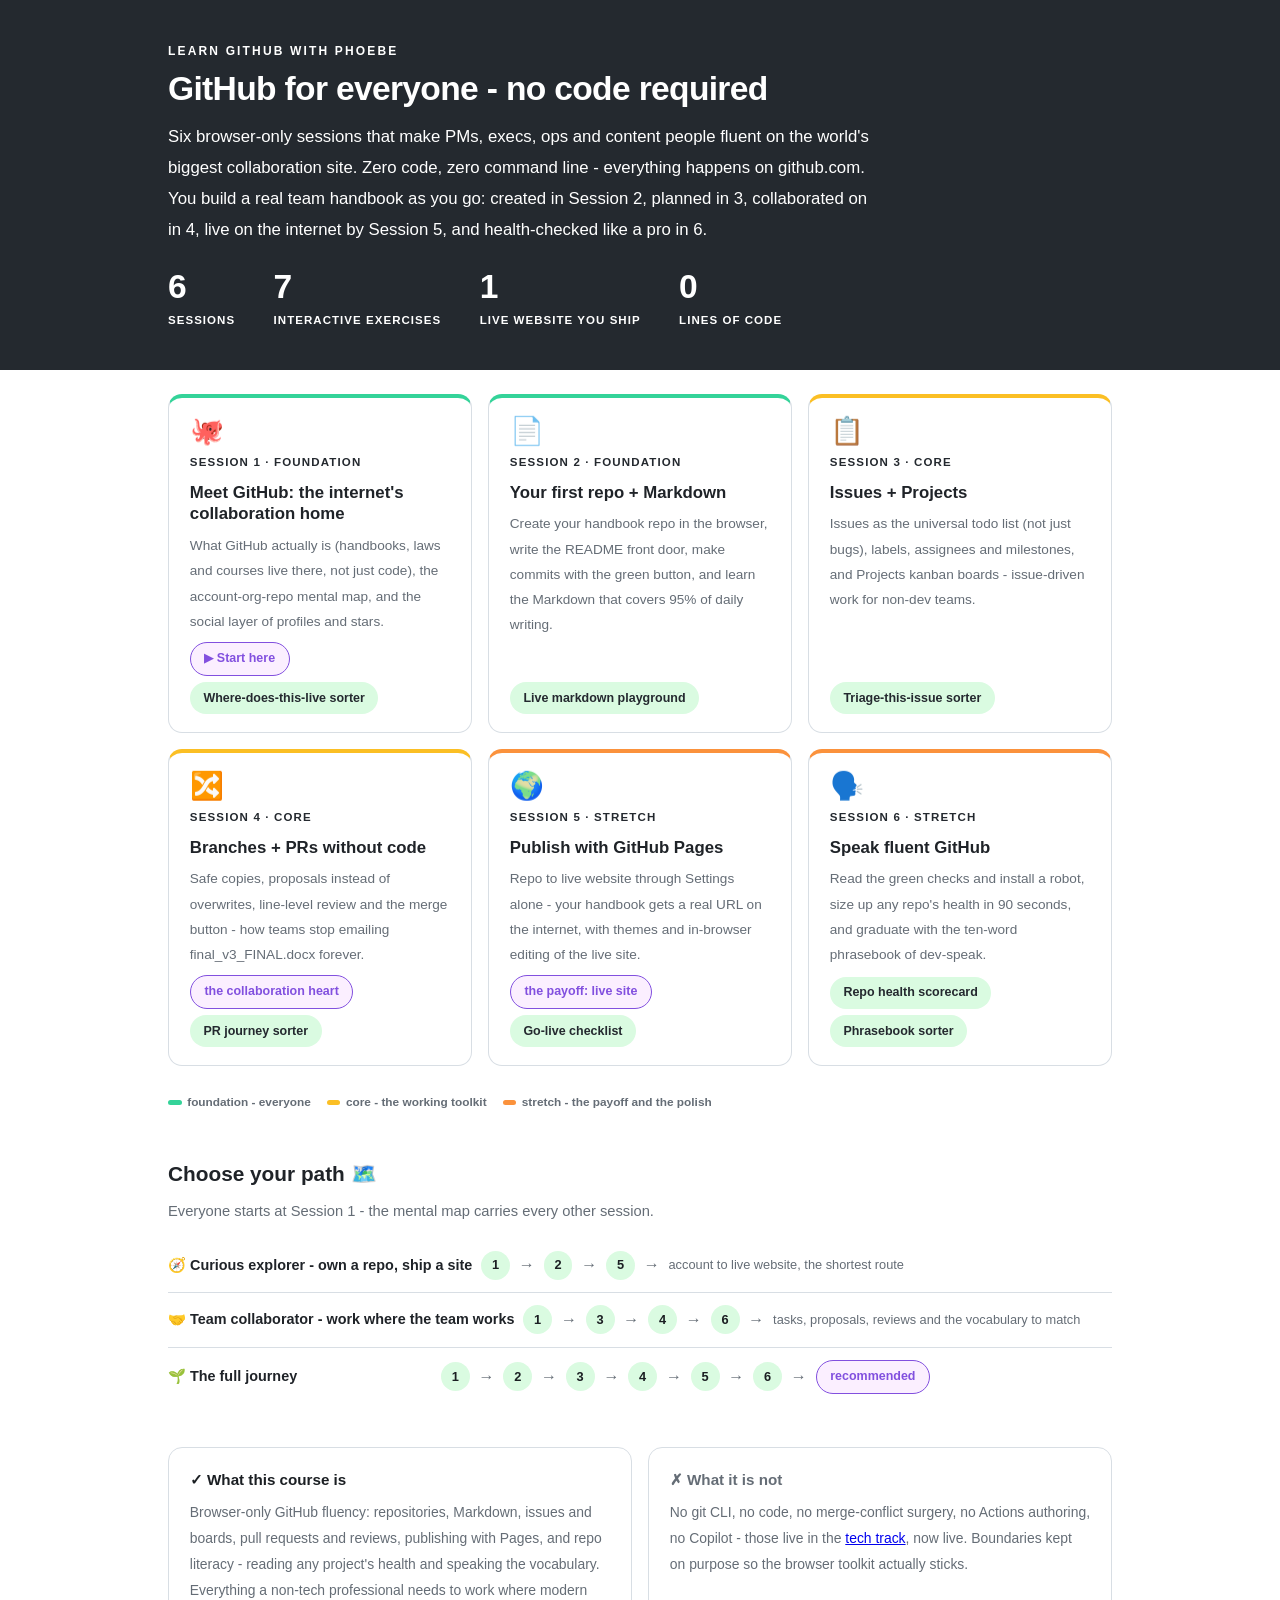
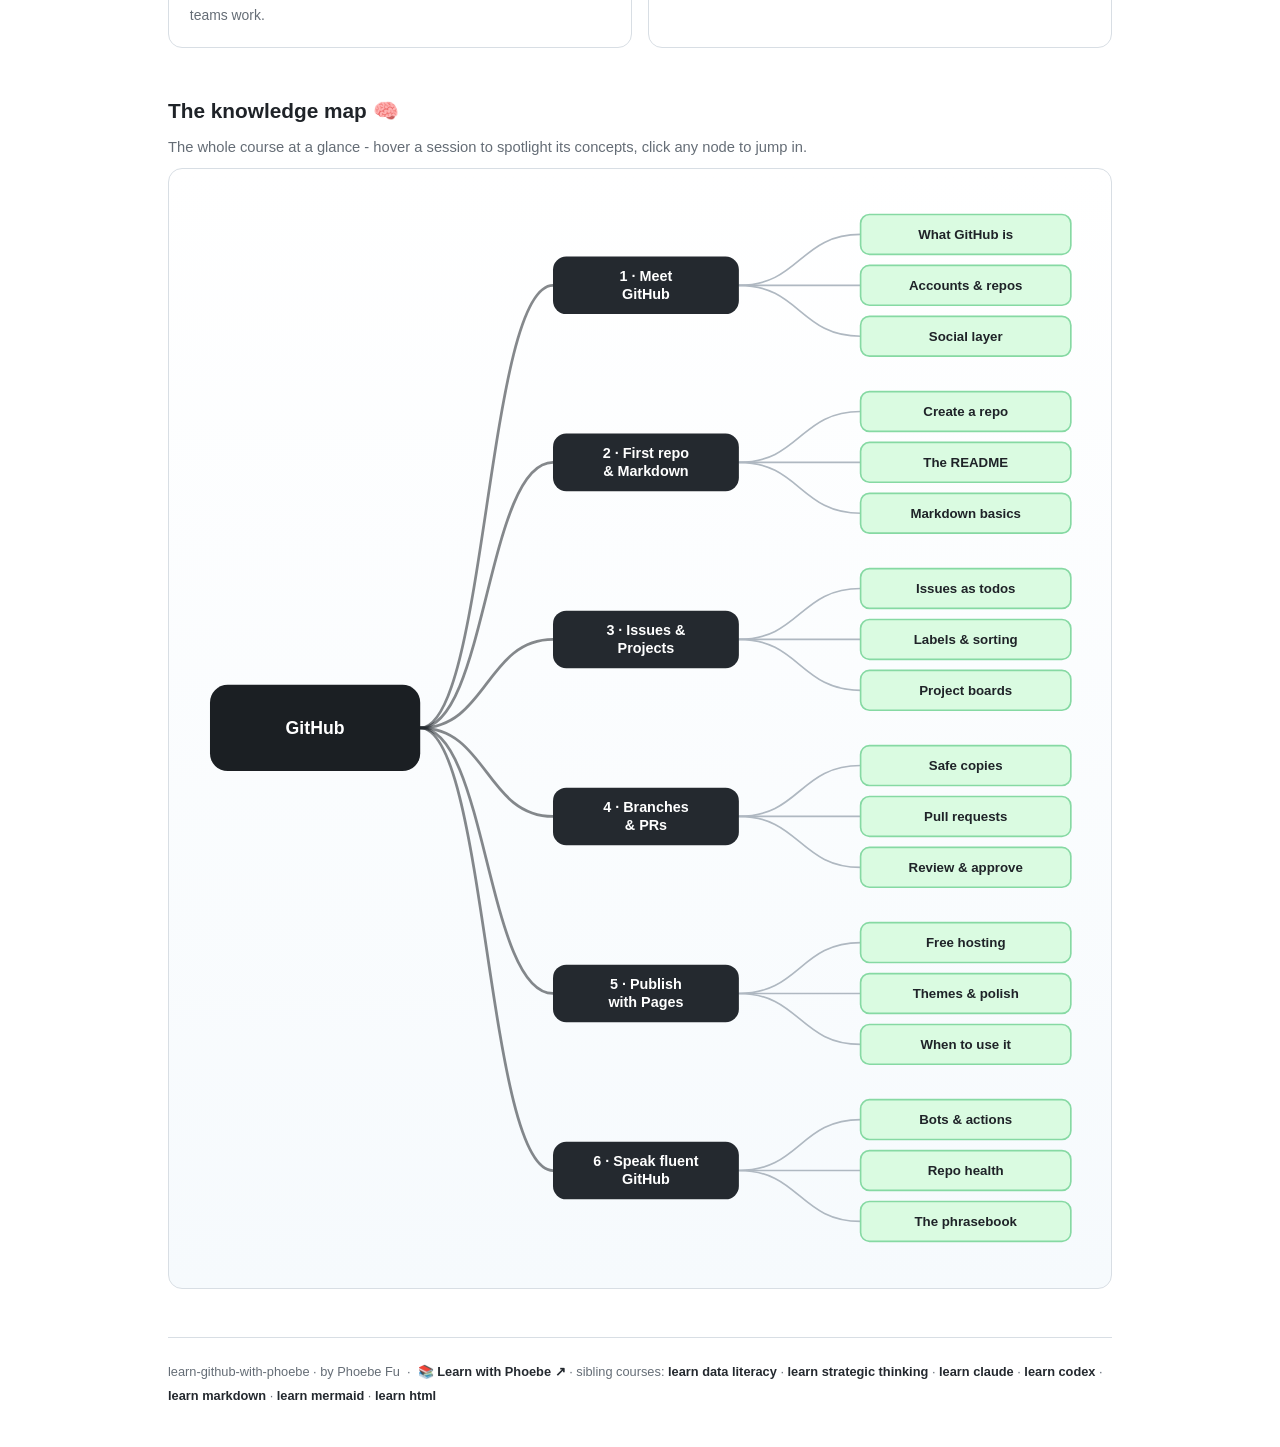
==== commit afc11ca8: "Light surfaces everywhere: lightbox, cheat panel, code boxes; contrast and phone-width fixes Every d" ====
--- a/index.html
+++ b/index.html
@@ -3,12 +3,27 @@
 <head>
 <meta charset="UTF-8">
 <meta name="viewport" content="width=device-width, initial-scale=1.0">
+<!-- social:start -->
+<meta name="description" content="Six browser-only sessions that make PMs, execs, ops and content people fluent on the world&#x27;s biggest collaboration site. Zero code, zero command line - everything happens on github.com. You...">
+<meta property="og:type" content="article">
+<meta property="og:site_name" content="Learn with Phoebe">
+<meta property="og:title" content="learn github with phoebe - GitHub for everyone, no code required">
+<meta property="og:description" content="Six browser-only sessions that make PMs, execs, ops and content people fluent on the world&#x27;s biggest collaboration site. Zero code, zero command line - everything happens on github.com. You...">
+<meta property="og:url" content="https://phoebefu6.github.io/learn-github-with-phoebe/">
+<meta property="og:image" content="https://phoebefu6.github.io/learn-github-with-phoebe/assets/og-cover.png">
+<meta property="og:image:width" content="1200">
+<meta property="og:image:height" content="630">
+<meta name="twitter:card" content="summary_large_image">
+<meta name="twitter:title" content="learn github with phoebe - GitHub for everyone, no code required">
+<meta name="twitter:description" content="Six browser-only sessions that make PMs, execs, ops and content people fluent on the world&#x27;s biggest collaboration site. Zero code, zero command line - everything happens on github.com. You...">
+<meta name="twitter:image" content="https://phoebefu6.github.io/learn-github-with-phoebe/assets/og-cover.png">
+<!-- social:end -->
 <title>learn github with phoebe - GitHub for everyone, no code required</title>
-<link rel="stylesheet" href="assets/style.css?v=16">
+<link rel="stylesheet" href="assets/style.css?v=37">
 <style>
   .stats-row { display: flex; gap: 2.4rem; margin-top: 1.5rem; flex-wrap: wrap; }
   .stat b { display: block; font-size: 2.1rem; font-weight: 800; line-height: 1.05; font-variant-numeric: tabular-nums; }
-  .stat span { font-size: .72rem; opacity: .85; text-transform: uppercase; letter-spacing: .09em; font-weight: 600; }
+  .stat span { font-size: .72rem; opacity: 1; text-transform: uppercase; letter-spacing: .09em; font-weight: 600; }
 
   .course-grid { display: grid; grid-template-columns: repeat(auto-fit, minmax(17rem, 1fr)); gap: 1rem; margin-top: 1.5rem; }
   .course-card {
@@ -41,9 +56,9 @@
   .path { display: flex; gap: .55rem; align-items: center; padding: .75rem 0; border-bottom: .5px solid var(--hairline); flex-wrap: wrap; }
   .path:last-child { border-bottom: none; }
   .path b { min-width: 16.5rem; font-size: .9rem; }
-  .path .pstep { background: var(--indigo-50); color: var(--indigo); border-radius: 999px; padding: .16rem .68rem; font-weight: 700; font-size: .8rem; text-decoration: none; transition: all .12s ease; }
+  .path .pstep { background: var(--indigo-50); color: var(--indigo-deep); border-radius: 999px; padding: .16rem .68rem; font-weight: 700; font-size: .8rem; text-decoration: none; transition: all .12s ease; }
   .path .pstep:hover { background: var(--indigo); color: #fff; }
-  .path .parr { color: var(--faint); font-weight: 700; }
+  .path .parr { color: var(--muted); font-weight: 700; }
 
   .isnot { display: grid; grid-template-columns: repeat(auto-fit, minmax(17rem, 1fr)); gap: 1rem; margin-top: 2.6rem; }
   .isnot .half { border: 1px solid var(--hairline); border-radius: var(--radius); padding: 1.1rem 1.3rem; background: #fff; }
@@ -222,7 +237,7 @@
   ]
 };
 </script>
-<script src="assets/mindmap.js?v=16"></script>
-<script src="assets/app.js?v=16"></script>
+<script src="assets/mindmap.js?v=17"></script>
+<script src="assets/app.js?v=37"></script>
 </body>
 </html>
--- a/assets/style.css
+++ b/assets/style.css
@@ -15,8 +15,8 @@
   --amber-ink: #3E1F79;
   --amber-50: #FBEFFF;
   --paper: #FFFFFF;
-  --code-bg: #0D1117;
-  --code-ink: #E6EDF3;
+  --code-bg: #DAFBE1;
+  --code-ink: #1F2328;
   --radius: 14px;
 }
 
@@ -46,7 +46,7 @@
   font-size: .75rem;
   letter-spacing: .18em;
   text-transform: uppercase;
-  opacity: .85;
+  opacity: 1;
   font-weight: 600;
 }
 .masthead h1 {
@@ -57,7 +57,7 @@
   letter-spacing: -.02em;
 }
 .masthead h1 .accent { color: inherit; }
-.masthead .sub { font-size: 1.05rem; opacity: .92; max-width: 44rem; }
+.masthead .sub { font-size: 1.05rem; opacity: 1; max-width: 44rem; }
 
 .chip-row { display: flex; flex-wrap: wrap; gap: .5rem; margin-top: 1.1rem; }
 .chip {
@@ -71,7 +71,7 @@
   white-space: nowrap;
 }
 .chip.level { background: #fff; color: var(--indigo); }
-.chip.audience { background: rgba(255,255,255,.16); color: #fff; border: 1px solid rgba(255,255,255,.35); }
+.chip.audience { background: rgba(255,255,255,.08); color: #fff; border: 1px solid rgba(255,255,255,.35); }
 .chip.time { background: var(--ink); color: #fff; font-variant-numeric: tabular-nums; }
 
 /* ---------- agenda bar ---------- */
@@ -87,9 +87,9 @@
 }
 .agenda span { padding: .45rem .3rem; white-space: nowrap; overflow: hidden; text-overflow: ellipsis; }
 .agenda .a1 { background: var(--indigo-deep); }
-.agenda .a2 { background: var(--indigo-mid); }
-.agenda .a3 { background: var(--amber); color: var(--amber-ink); }
-.agenda .a4 { background: var(--indigo-soft); }
+.agenda .a2 { background: var(--indigo-mid); color: var(--ink); }
+.agenda .a3 { background: var(--amber); color: #fff; }
+.agenda .a4 { background: var(--indigo-soft); color: var(--ink); }
 
 /* ---------- toolbar ---------- */
 .toolbar {
@@ -101,8 +101,9 @@
   border-bottom: 1px solid var(--hairline);
   padding: .55rem 0;
 }
-.toolbar .wrap { display: flex; align-items: center; gap: .6rem; }
-.toolbar .crumb { font-size: .8rem; color: var(--muted); font-weight: 600; margin-right: auto; }
+.toolbar .wrap { display: flex; align-items: center; gap: .5rem; flex-wrap: nowrap; }
+.toolbar .crumb { font-size: .8rem; color: var(--muted); font-weight: 600; margin-right: auto; min-width: 0; white-space: nowrap; overflow: hidden; text-overflow: ellipsis; }
+.toolbar .btn { white-space: nowrap; flex: none; padding: .38rem .8rem; font-size: .78rem; line-height: 1.2; }
 .toolbar .crumb a { color: var(--indigo); text-decoration: none; }
 .btn {
   border: 1px solid var(--hairline);
@@ -223,7 +224,7 @@
 .pill.light { background: var(--indigo-50); color: var(--indigo); }
 .pill.inkpill { background: var(--ink); color: #fff; }
 .pill.amber, .pill.peach { background: var(--amber-50); color: var(--amber); border: 1.5px solid var(--amber); }
-.pill.bare { color: var(--faint); }
+.pill.bare { color: var(--muted); }
 
 /* ---------- 4D grid ---------- */
 .grid-2 { display: grid; grid-template-columns: repeat(auto-fit, minmax(15rem, 1fr)); gap: .8rem; margin: .5rem 0 1rem; }
@@ -252,10 +253,11 @@
 table.clean td:first-child { font-weight: 600; }
 
 /* ---------- prompt boxes ---------- */
-.prompt-box {
+.prompt-box{
   position: relative;
-  background: var(--code-bg);
-  color: var(--code-ink);
+  background: #DAFBE1;
+  border: 1px solid #D8DEE4;
+  color: #1F2328;
   border-radius: var(--radius);
   padding: 1.1rem 1.2rem;
   margin: 1rem 0 1.2rem;
@@ -265,12 +267,12 @@
   white-space: pre-wrap;
   word-break: break-word;
 }
-.prompt-box .label {
+.prompt-box .label{
   position: absolute;
   top: -0.7rem;
   left: 1rem;
-  background: var(--indigo);
-  color: #fff;
+  background: #24292F;
+  color: #FFFFFF;
   font-family: "Inter", -apple-system, sans-serif;
   font-size: .68rem;
   font-weight: 700;
@@ -280,14 +282,14 @@
   padding: .15rem .7rem;
 }
 .prompt-box.bad .label { background: var(--faint); color: var(--ink); }
-.prompt-box.good .label { background: var(--amber); color: var(--amber-ink); }
-.copy-btn {
+.prompt-box.good .label { background: var(--amber); color: #fff; }
+.copy-btn{
   position: absolute;
   top: .7rem;
   right: .7rem;
-  background: rgba(255,255,255,.1);
-  border: 1px solid rgba(255,255,255,.25);
-  color: #fff;
+  background: #FFFFFF;
+  border: 1px solid #D8DEE4;
+  color: #1F2328;
   border-radius: 999px;
   padding: .25rem .8rem;
   font-size: .72rem;
@@ -296,17 +298,21 @@
   font-family: "Inter", -apple-system, sans-serif;
   transition: background .15s ease;
 }
-.copy-btn:hover { background: rgba(255,255,255,.22); }
-.copy-btn.copied { background: var(--amber); border-color: var(--amber); color: var(--amber-ink); }
+.copy-btn:hover { background: #D8DEE4; }
+.copy-btn.copied { background: var(--amber); border-color: var(--amber); color: #fff; }
 
 /* ---------- demo steps ---------- */
 .steps { counter-reset: step; margin: .6rem 0 1rem; }
 .step {
-  display: flex;
-  gap: .9rem;
+  display: grid;
+  grid-template-columns: max-content minmax(0, 1fr);
+  column-gap: .9rem;
+  row-gap: .2rem;
   padding: .85rem 0;
   border-bottom: .5px solid var(--hairline);
 }
+.step > * { grid-column: 2; min-width: 0; }
+.step > .prompt-box { margin: .8rem 0 .4rem; }
 .step:last-child { border-bottom: none; }
 .step::before {
   counter-increment: step;
@@ -345,7 +351,7 @@
 .callout.example .ex-pill {
   display: inline-block;
   background: var(--amber);
-  color: var(--amber-ink);
+  color: #fff;
   border-radius: 999px;
   padding: .15rem .7rem;
   font-size: .68rem;
@@ -382,11 +388,11 @@
   gap: .4rem;
 }
 
-.lightbox {
+.lightbox{
   position: fixed;
   inset: 0;
   z-index: 100;
-  background: rgba(31,35,40,.9);
+  background: rgba(255,255,255,.97);
   display: none;
   align-items: center;
   justify-content: center;
@@ -394,8 +400,10 @@
   cursor: zoom-out;
 }
 .lightbox.open { display: flex; }
-.lightbox .inner {
+.lightbox .inner{
   background: #fff;
+  border: 1px solid #D8DEE4;
+  box-shadow: 0 10px 40px rgba(31,35,40,.14);
   border-radius: var(--radius);
   padding: 2rem;
   max-width: 94vw;
@@ -403,13 +411,12 @@
   overflow: auto;
 }
 .lightbox .inner svg, .lightbox .inner img { width: min(88vw, 70rem); height: auto; }
-.lightbox .close-hint {
+.lightbox .close-hint{
   position: fixed;
   top: 1rem; right: 1.4rem;
-  color: #fff;
+  color: #1F2328;
   font-size: .8rem;
   font-weight: 600;
-  opacity: .8;
 }
 
 /* ---------- courses covered ---------- */
@@ -428,19 +435,20 @@
 .covered-row .note { margin-left: auto; color: var(--muted); font-size: .78rem; text-align: right; }
 
 /* ---------- cheat sheet footer ---------- */
-.cheat {
-  background: var(--ink);
-  color: #fff;
+.cheat{
+  background: #DAFBE1;
+  border: 1px solid #D8DEE4;
+  color: #1F2328;
   border-radius: var(--radius);
   padding: 1.6rem 1.6rem 1.3rem;
   margin-top: 3rem;
 }
 .cheat h3 { font-size: 1.1rem; margin-bottom: 1rem; }
-.cheat h3 span { color: var(--indigo-soft); }
+.cheat h3 span { color: #24292F; }
 .cheat .grid-2 { gap: 1rem; }
 .cheat .cheat-item { border-left: 3px solid var(--indigo-mid); padding-left: .8rem; }
-.cheat .cheat-item b { display: block; font-size: .85rem; color: var(--indigo-soft); }
-.cheat .cheat-item span { font-size: .82rem; opacity: .85; }
+.cheat .cheat-item b { display: block; font-size: .85rem; color: #1B1F23; }
+.cheat .cheat-item span { font-size: .82rem; color: #656D76; }
 
 footer.pagefoot {
   border-top: 1px solid var(--hairline);
@@ -535,7 +543,7 @@
   margin-top: 1.1rem;
   flex-wrap: wrap;
 }
-.journey .jlabel { font-size: .7rem; font-weight: 700; text-transform: uppercase; letter-spacing: .09em; opacity: .8; margin-right: .3rem; }
+.journey .jlabel { font-size: .7rem; font-weight: 700; text-transform: uppercase; letter-spacing: .09em; opacity: 1; margin-right: .3rem; }
 .journey a {
   width: 1.7rem; height: 1.7rem;
   border-radius: 999px;
@@ -826,14 +834,18 @@
   /* 44px tap targets */
   details.card summary { min-height: 44px; }
   .qopt { min-height: 44px; display: flex; align-items: center; padding: .7rem .9rem; }
-  .toolbar .btn, .pagefoot a { min-height: 44px; display: inline-flex; align-items: center; }
+  .toolbar .btn, .pagefoot a { min-height: 44px; display: inline-flex; align-items: center; justify-content: center; }
+  .toolbar .crumb, .toolbar #zoom-toggle { display: none; }
+  .toolbar .btn { flex: 1 1 0; padding: .3rem .4rem; font-size: .72rem; }
+  table.clean { display: block; overflow-x: auto; -webkit-overflow-scrolling: touch; }
 }
 
 @media (max-width: 640px) {
   /* long inline code tokens and nowrap chips are the two things that still
      forced the page sideways below 640px: let them break rather than push
      the layout. Inside the media query only - desktop is untouched. */
-  :not(pre) > code, .prompt-box span, code span { overflow-wrap: anywhere; word-break: break-word; }
+  :not(pre) > code, .prompt-box span, code span,
+  p span, li span, td span { overflow-wrap: anywhere; word-break: break-word; }
   .chip, .syn-chip, .pill, .mode, .tag { white-space: normal; max-width: 100%; }
 
   /* the agenda bar truncated its own labels into nonsense - stack it */
@@ -865,3 +877,28 @@
   color: var(--pv-flag);
 }
 /* === /LWP-PATCH === */
+
+/* layout-patch-3: phone-width overflow (2026-10-10) */
+.sql-bar { flex-wrap: wrap; }
+@media (max-width: 480px) {
+  .covered-row { flex-wrap: wrap; }
+  .covered-row .note { margin-left: 0; text-align: left; flex-basis: 100%; }
+  details.card summary { flex-wrap: wrap; }
+  details.card summary .mini { white-space: normal; }
+  .wk, .sqlbox, .prompt-box, pre { max-width: 100%; overflow-x: auto; }
+  .mono, code, strong, .note { overflow-wrap: anywhere; }
+  select, input[type=range], label { max-width: 100%; }
+  canvas, svg, img { max-width: 100%; height: auto; }
+  .tree-kids, .tree-node-wrap, .tree-node, .rb-night, .al-row, .gd-field, .tl-row, .sl-row { max-width: 100%; overflow-x: auto; }
+  .tl-cols, .sl-cols, .bb-cols, .ev-cols, [class$="-cols"] { grid-template-columns: 1fr !important; display: grid; }
+  .tl-cols > *, .sl-cols > *, [class$="-cols"] > * { min-width: 0; max-width: 100%; }
+  .mono { white-space: normal; }
+  .er-w, .bb-lab, .tl-lev, .sl-lev { max-width: 100%; white-space: normal; }
+}
+/* contrast-patch-2b */
+.cheat a { color: var(--indigo-deep, var(--ink)); }
+.chip.audience { background: transparent; border-color: rgba(255,255,255,.55); }
+.masthead a, .masthead .sub a { color: #fff; text-decoration: underline; text-underline-offset: 2px; }
+.prompt-box b, .prompt-box strong { color: var(--indigo-deep, var(--ink)); }
+.prompt-box span, .prompt-box em, .prompt-box i { color: inherit; }
+.pp-stamp i { color: var(--ink); }
